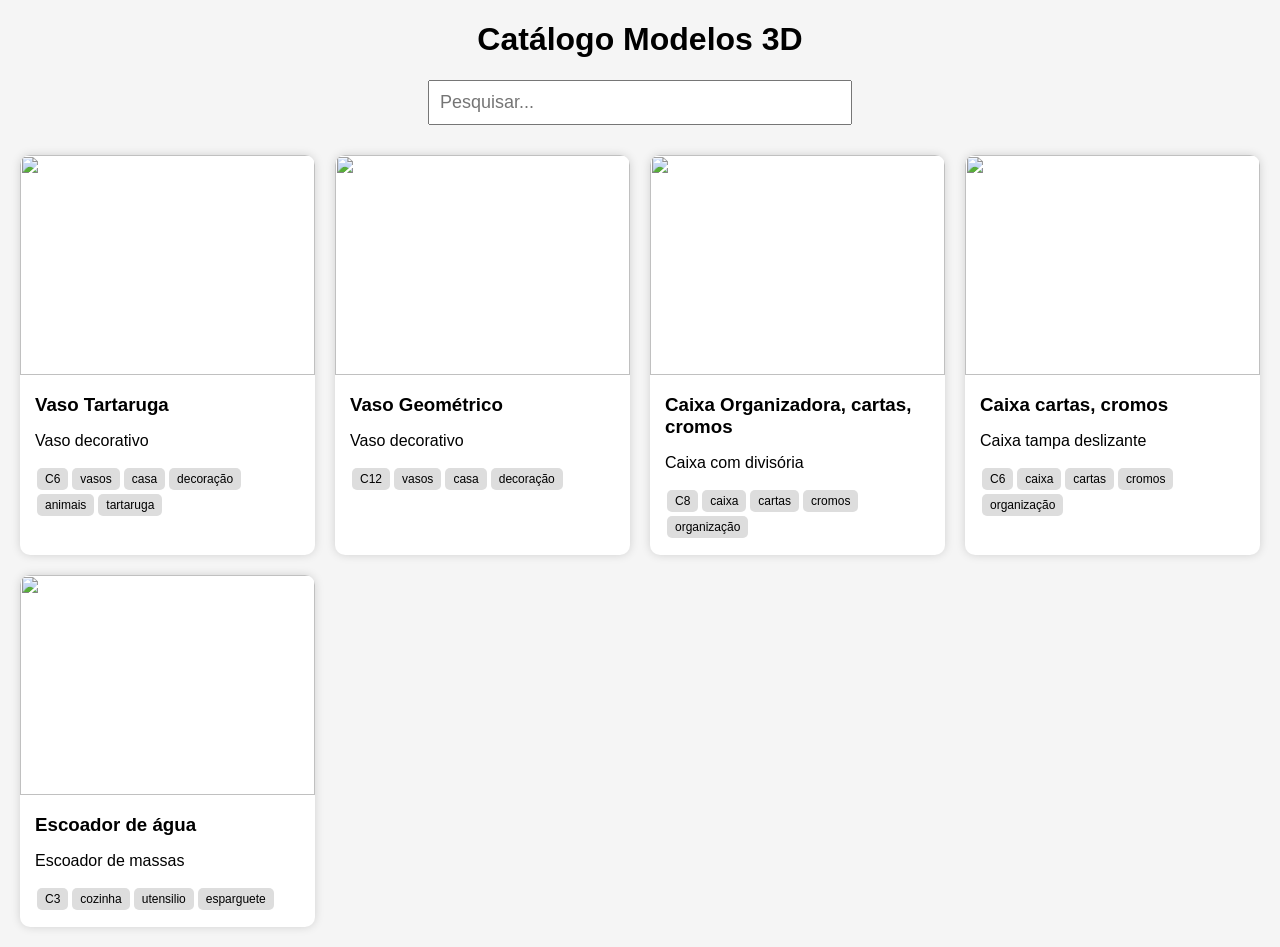
==== index.html @ bfa5092c "Add files via upload" ====
<!DOCTYPE html>
<html>
<head>
<meta charset="UTF-8">
<title>Modelos 3D</title>

<link rel="stylesheet" href="css/style.css">

</head>
<body>

<header>

<h1>Catálogo Modelos 3D</h1>

<input
type="text"
id="searchBox"
placeholder="Pesquisar..."
>

</header>

<div id="gallery" class="gallery"></div>

<script src="js/app.js"></script>

</body>
</html>
---- css/style.css ----
body{
font-family:Arial;
margin:20px;
background:#f5f5f5;
}

header{
text-align:center;
margin-bottom:30px;
}

#searchBox{
width:400px;
max-width:90%;
padding:10px;
font-size:18px;
}

.gallery{
display:grid;
grid-template-columns:
repeat(auto-fill,minmax(250px,1fr));
gap:20px;
}

.card{
background:white;
border-radius:10px;
overflow:hidden;
box-shadow:0 0 10px rgba(0,0,0,0.15);
cursor:pointer;
transition:0.2s;
}

.card:hover{
transform:scale(1.02);
}

.card img{
width:100%;
height:220px;
object-fit:cover;
}

.card-content{
padding:15px;
}

.card h3{
margin:0;
}

.tags{
margin-top:10px;
}

.tag{
display:inline-block;
background:#ddd;
padding:4px 8px;
margin:2px;
border-radius:5px;
font-size:12px;
}

.item-page{
max-width:1000px;
margin:auto;
}

.main-image{
width:100%;
max-width:700px;
display:block;
margin:auto;
}

.thumb-container{
display:flex;
gap:10px;
flex-wrap:wrap;
margin-top:20px;
}

.thumb{
width:150px;
cursor:pointer;
border:2px solid transparent;
}

.thumb:hover{
border-color:black;
}
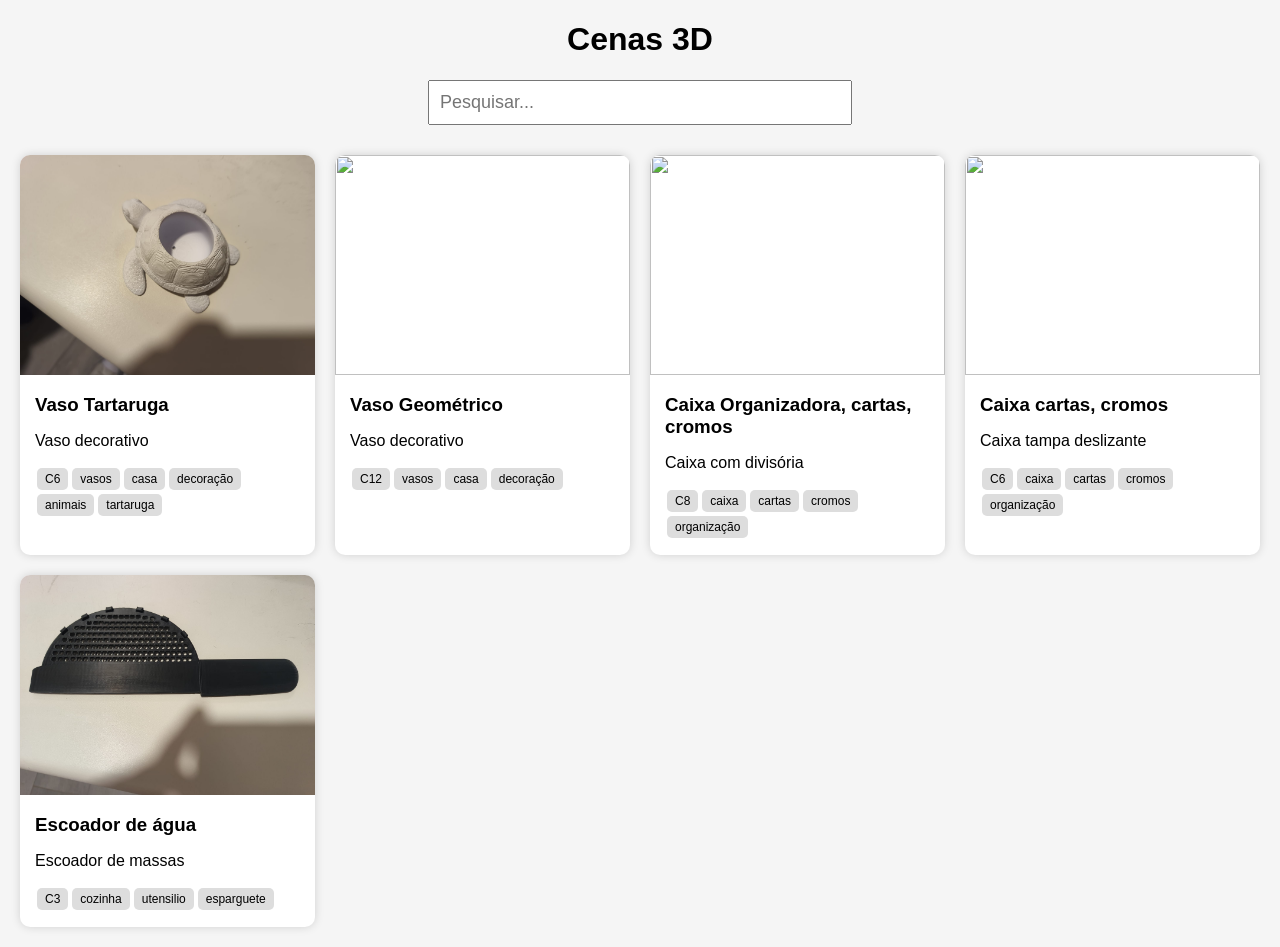
==== commit 4ca0d2ef: "Add files via upload" ====
--- a/index.html
+++ b/index.html
@@ -11,7 +11,7 @@
 
 <header>
 
-<h1>Catálogo Modelos 3D</h1>
+<h1>Cenas 3D</h1>
 
 <input
 type="text"
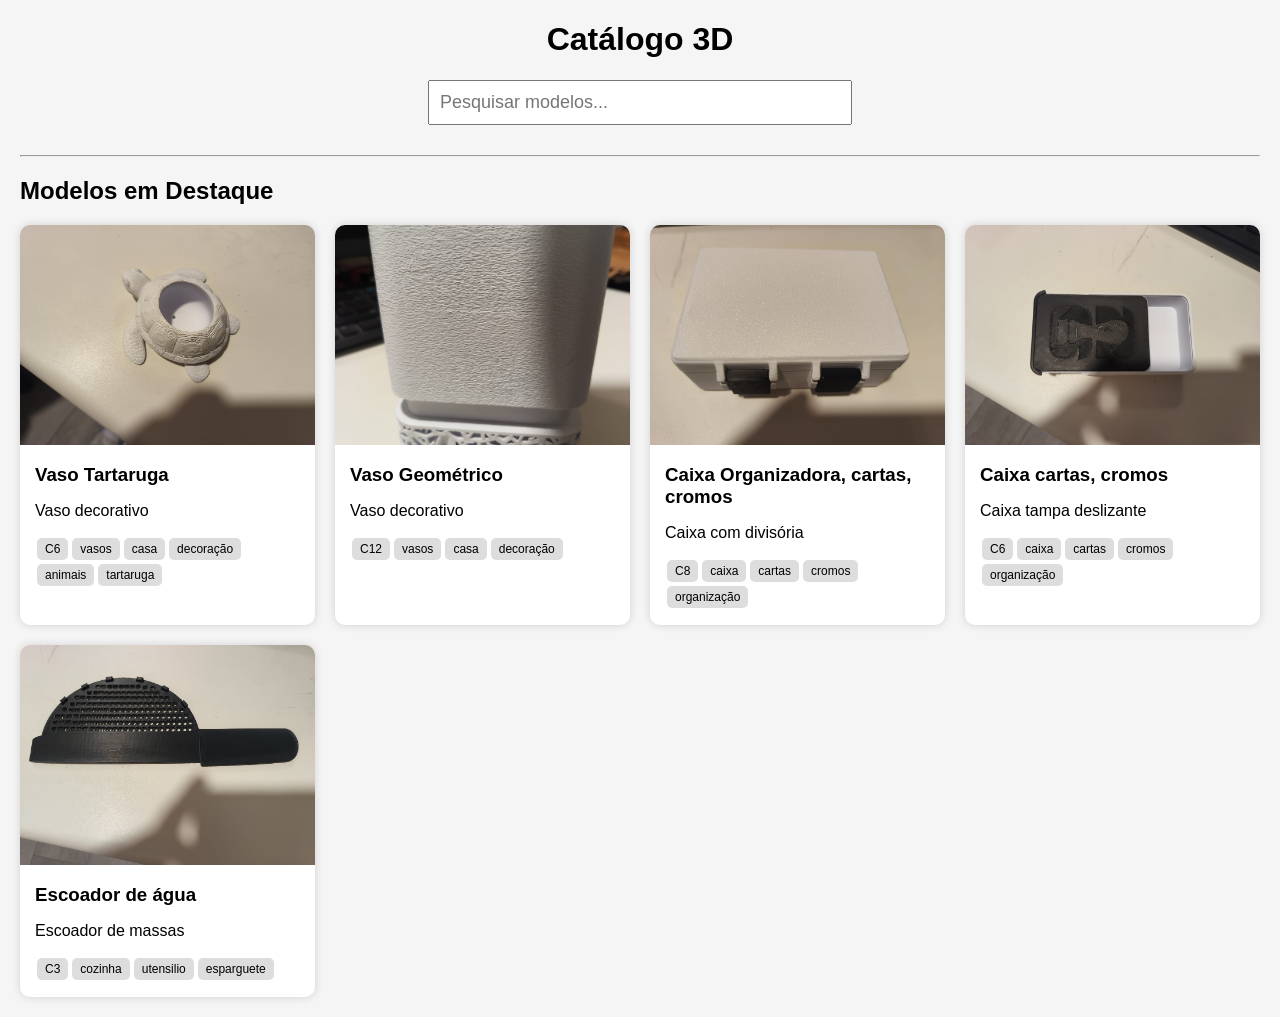
==== commit 9e10ef93: "Revise index.html for 3D catalog and features Updated header title and search placeholder. Added a n" ====
--- a/index.html
+++ b/index.html
@@ -1,29 +1,42 @@
 <!DOCTYPE html>
 <html>
+
 <head>
+
 <meta charset="UTF-8">
+
 <title>Modelos 3D</title>
 
 <link rel="stylesheet" href="css/style.css">
 
 </head>
+
 <body>
 
 <header>
 
-<h1>Cenas 3D</h1>
+<h1>Catálogo 3D</h1>
 
 <input
 type="text"
 id="searchBox"
-placeholder="Pesquisar..."
+placeholder="Pesquisar modelos..."
 >
 
 </header>
+
+<div id="categories" class="categories"></div>
+
+<hr>
+
+<h2 id="sectionTitle">
+Modelos em Destaque
+</h2>
 
 <div id="gallery" class="gallery"></div>
 
 <script src="js/app.js"></script>
 
 </body>
-</html>+
+</html>
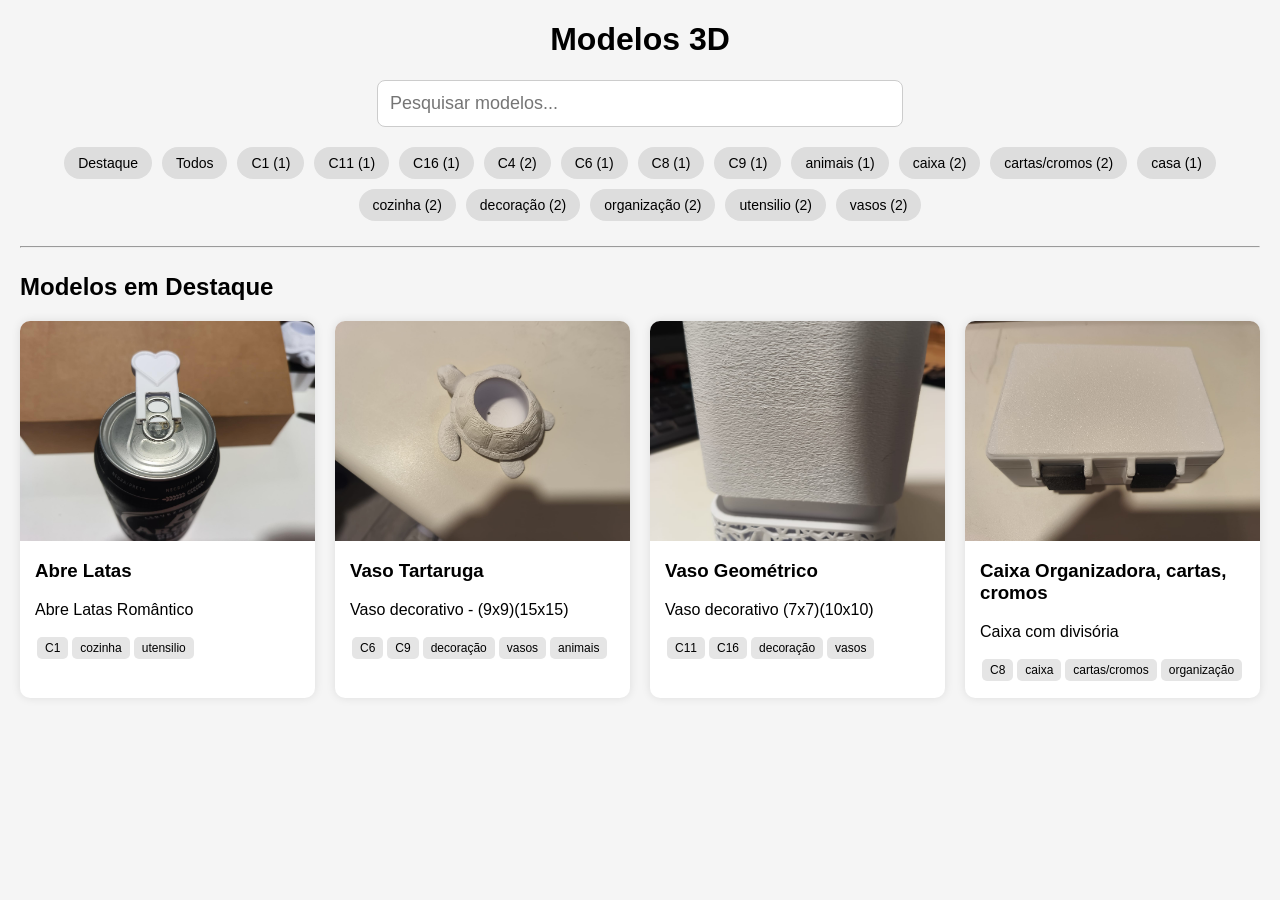
==== commit 83fa6b46: "Change header title to 'Modelos 3D' Updated the header title from 'Catálogo 3D' to 'Modelos 3D'." ====
--- a/index.html
+++ b/index.html
@@ -15,7 +15,7 @@
 
 <header>
 
-<h1>Catálogo 3D</h1>
+<h1>Modelos 3D</h1>
 
 <input
 type="text"
--- a/css/style.css
+++ b/css/style.css
@@ -1,67 +1,131 @@
 body{
-font-family:Arial;
+font-family:Arial,sans-serif;
 margin:20px;
 background:#f5f5f5;
 }
 
 header{
 text-align:center;
-margin-bottom:30px;
+margin-bottom:20px;
 }
 
 #searchBox{
-width:400px;
-max-width:90%;
-padding:10px;
+
+width:500px;
+max-width:95%;
+
+padding:12px;
+
 font-size:18px;
+
+border-radius:8px;
+border:1px solid #ccc;
+}
+
+.categories{
+
+display:flex;
+
+flex-wrap:wrap;
+
+justify-content:center;
+
+gap:10px;
+
+margin-bottom:20px;
+}
+
+.category-btn{
+
+padding:8px 14px;
+
+border:none;
+
+border-radius:20px;
+
+background:#ddd;
+
+cursor:pointer;
+
+font-size:14px;
+}
+
+.category-btn:hover{
+
+background:#c8c8c8;
 }
 
 .gallery{
+
 display:grid;
+
 grid-template-columns:
 repeat(auto-fill,minmax(250px,1fr));
+
 gap:20px;
 }
 
 .card{
+
 background:white;
+
 border-radius:10px;
+
 overflow:hidden;
-box-shadow:0 0 10px rgba(0,0,0,0.15);
+
+box-shadow:
+0 0 10px rgba(0,0,0,0.1);
+
 cursor:pointer;
+
 transition:0.2s;
 }
 
 .card:hover{
-transform:scale(1.02);
+
+transform:translateY(-3px);
 }
 
 .card img{
+
 width:100%;
+
 height:220px;
+
 object-fit:cover;
 }
 
 .card-content{
+
 padding:15px;
 }
 
-.card h3{
-margin:0;
-}
+.card-content h3{
 
-.tags{
-margin-top:10px;
+margin-top:0;
 }
 
 .tag{
+
 display:inline-block;
-background:#ddd;
+
+background:#e5e5e5;
+
 padding:4px 8px;
+
 margin:2px;
+
 border-radius:5px;
+
 font-size:12px;
 }
+
+hr{
+margin:25px 0;
+}
+
+
+
 
 .item-page{
 max-width:1000px;
@@ -83,11 +147,10 @@
 }
 
 .thumb{
-width:150px;
+width:140px;
 cursor:pointer;
 border:2px solid transparent;
 }
 
 .thumb:hover{
 border-color:black;
-}
